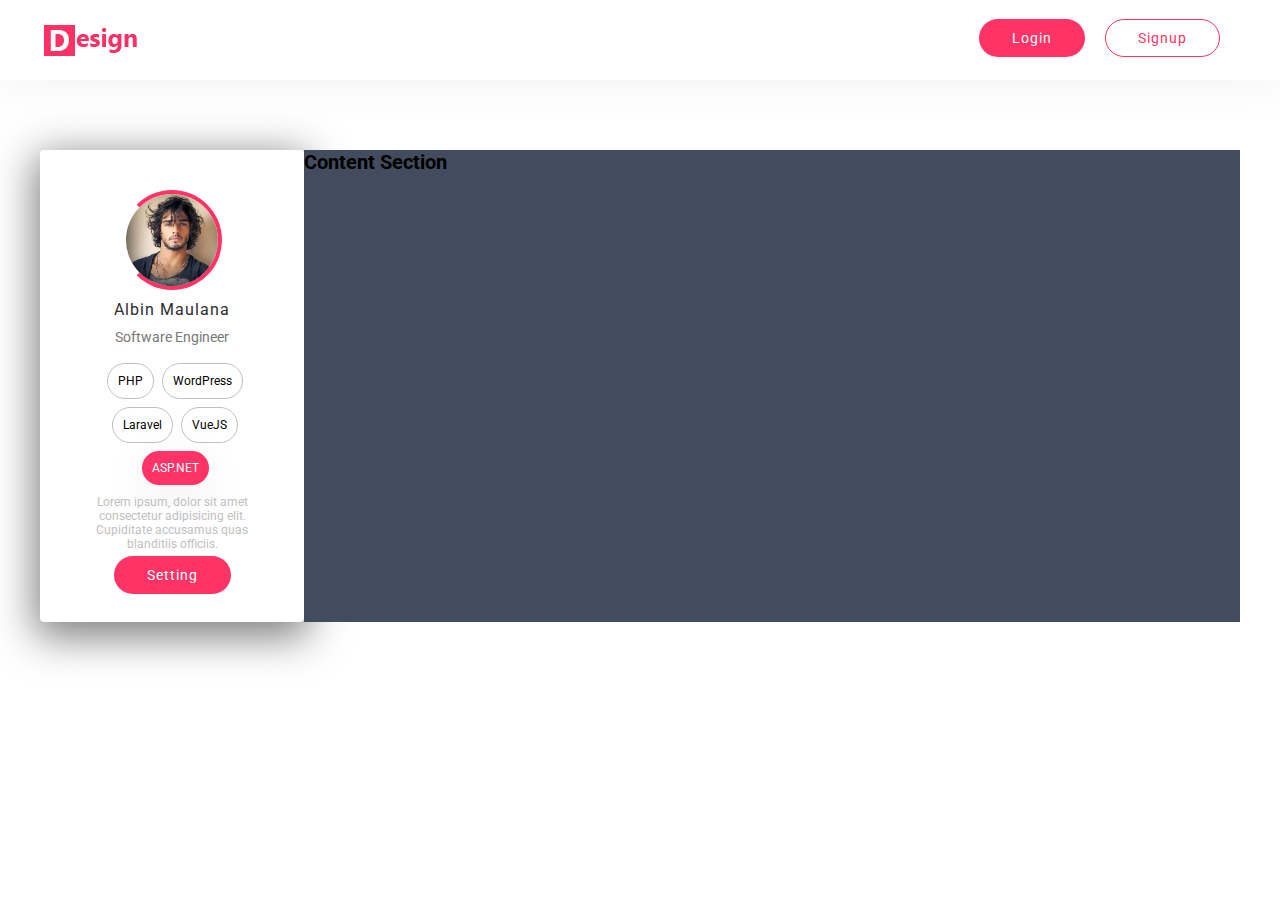
==== profile.html @ 0aef2db6 "Feature: Add Profile Page" ====
<!DOCTYPE html>
<html lang="en">
<head>
    <meta charset="UTF-8">
    <meta name="viewport" content="width=device-width, initial-scale=1.0">
    <link rel="preconnect" href="https://fonts.googleapis.com">
    <link rel="preconnect" href="https://fonts.gstatic.com" crossorigin>
    <link rel="stylesheet" href="https://fonts.googleapis.com/css2?family=Roboto:wght@300;400;500;700&display=swap">
    <link rel="stylesheet" href="assets/css/style.css">
    <title>Profile Page</title>
</head>
<body>
    <!-- Navigation -->
    <nav id="nav">
        <ul class="left-nav">
            <li><a href=""><img class="logo" src="assets/images/logo.png" alt="Logo Design"></a></li>
        </ul>
        <div class="gap-h"></div>
        <ul class="right-nav">
            <li><a class="btn btn-sweet" href="">Login</a></li>
            <li><a class="btn btn-outline" href="">Signup</a></li>
        </ul>
    </nav>
    <!-- Navigation -->

    <!-- Container -->
    <div class="container">
        <div class="dashboard">
            <div class="card">
                <div class="card--image">
                    <img src="assets/images/profile.jpg" alt="Profile Image">
                </div>
                <div class="card--name">
                    <p>Albin Maulana</p>
                </div>
                <div class="card--job">
                    <p>Software Engineer</p>
                </div>
                <div class="card--skills">
                    <span class="skill">PHP</span>
                    <span class="skill">WordPress</span>
                    <span class="skill">Laravel</span>
                    <span class="skill">VueJS</span>
                    <span class="skill">ASP.NET</span>
                </div>
                <div class="card--intro">
                    <p>Lorem ipsum, dolor sit amet consectetur adipisicing elit. Cupiditate accusamus quas blanditiis officiis.</p>
                </div>
                <div class="card--setting">
                    <a href="#" class="btn btn-sweet">Setting</a>
                </div>
            </div>
            <div class="content">
                <h1>Content Section</h1>
            </div>
        </div>
    </div>
    <!-- Container -->
</body>
</html>
---- assets/css/style.css ----
/*
====================
       Styles       
====================
*/

* {
    margin: 0;
    padding: 0;
    box-sizing: border-box;
}

/*
====================
   CSS Variables    
====================
*/

:root {
    --color-white: #FFFFFF;
    --color-black: #101112;
    --color-main: #FF3366;
}

html {
    font-size: 10px;
}

body {
    font-family: "Roboto", sans-serif;
    font-weight: 400;
}

nav#nav {
    width: 100%;
    height: 8rem;
    line-height: 8rem;
    background: var(--color-white);
    display: flex;
    padding: 0 4rem;
    box-shadow: 0 0 5rem .5rem rgba(0, 0, 0, .05);
}

.left-nav {
    list-style: none;
}

.logo {
    display: inline-block;
    vertical-align: middle;
}

.right-nav {
    display: flex;
}

.right-nav li {
    list-style: none;
}

.right-nav li a {
    text-decoration: none;
    margin-right: 2rem;
}

.gap-h {
    margin: 0 auto;
}

.btn {
    display: inline;
    color: var(--color-white);
    cursor: pointer;
    font-weight: 400;
    font-size: 1.4rem;
    line-height: 0;
    text-decoration: none;
    border: 1px solid transparent;
    border-radius: 3rem;
    outline: none;
    padding: 1rem 3.2rem;
    letter-spacing: 1px;
}

.btn-sweet {
    background: var(--color-main);
}

.btn-outline {
    border-color: var(--color-main);
    color: var(--color-main);
}

.btn-submit {
    padding: 2rem 3.2rem;
}

#form {
    margin: 7rem 5rem;
    display: flex;
    justify-content: center;
}

.form-section {
    width: 50rem;
}

.form--header {
    margin-bottom: 4rem;
    text-align: center;
}

.form--header h2 {
    font-size: 3.5rem;
}

.form--header p {
    font-size: 1.4rem;
    margin-top: 1rem;
}

.group {
    margin-bottom: 1.5rem;
}

.form--label {
    position: relative;
    display: block;
    font-weight: 700;
    font-size: 1.1rem;
    color: #434C5E;
    margin-bottom: .8rem;
    letter-spacing: 1px;
    text-transform: uppercase;
}

.form--control {
    width: 100%;
    display: block;
    padding: 1.5rem;
    border-radius: 3px;
    border: 1px solid #D4D9E2;
    font-size: 1.4rem;
    color: #596377;
    outline: none;
}

.forgot-password {
    position: absolute;
    top: 0;
    right: 0;
}

.forgot-password a {
    font-weight: 700;
    font-size: 1.1rem;
    color: #434C5E;
    text-decoration: none;
    text-transform: uppercase;
}

/*
====================
     Dashboard      
====================
*/

.container {
    margin: 0 4rem;
}

.dashboard {
    display: flex;
    margin: 7rem 0;
    width: 100%;
}

.card {
    width: 22%;
    background-color: var(--color-white);
    box-shadow: 0 1rem 4rem .5rem rgba(0, 0, 0, 0.5);
    padding: 4rem;
    text-align: center;
    border-radius: .4rem;
}

.card--image {
    width: 10rem;
    height: 10rem;
    margin: 0 auto;
}

.card--image img {
    width: 10rem;
    height: 10rem;
    border-radius: 50%;
    border-top: 4px solid var(--color-main);
    border-right: 4px solid var(--color-main);
    border-bottom: 4px solid var(--color-main);
    border-left: 4px solid transparent;
}

.card--name {
    margin: 1rem 0;
    font-size: 1.6rem;
    font-weight: 400;
    letter-spacing: 1px;
    color: #2E2E2E;
}

.card--job {
    font-size: 1.4rem;
    color: #777777;
}

.card--skills {
    margin: 1rem 0;
}

.skill {
    display: inline-block;
    padding: 1rem;
    border: 1px solid silver;
    border-radius: 3rem;
    font-size: 1.2rem;
    font-weight: 400;
    margin-top: .8rem;
    margin-left: .6rem;
}

.skill:last-child {
    background: var(--color-main);
    border: none;
    color: var(--color-white);
    box-shadow: 0 1rem 4rem .5rem rgba(0, 0, 0, .05);
}

.card--intro {
    margin: 1rem 0 1.5rem 0;
    font-size: 1.2rem;
    color: silver;
}

.card--setting {
    margin: 2rem 0 0 0;
}

.content {
    width: 78%;
    background-color: #434C5E;
}

/*
====================
    Media Query     
====================
*/

@media (max-width: 768px) {

    nav#nav {
        flex-direction: column;
        height: auto;
    }

    .form-section {
        width: 100%;
    }

    .form--header h2 {
        font-size: 2.5rem;
    }

}
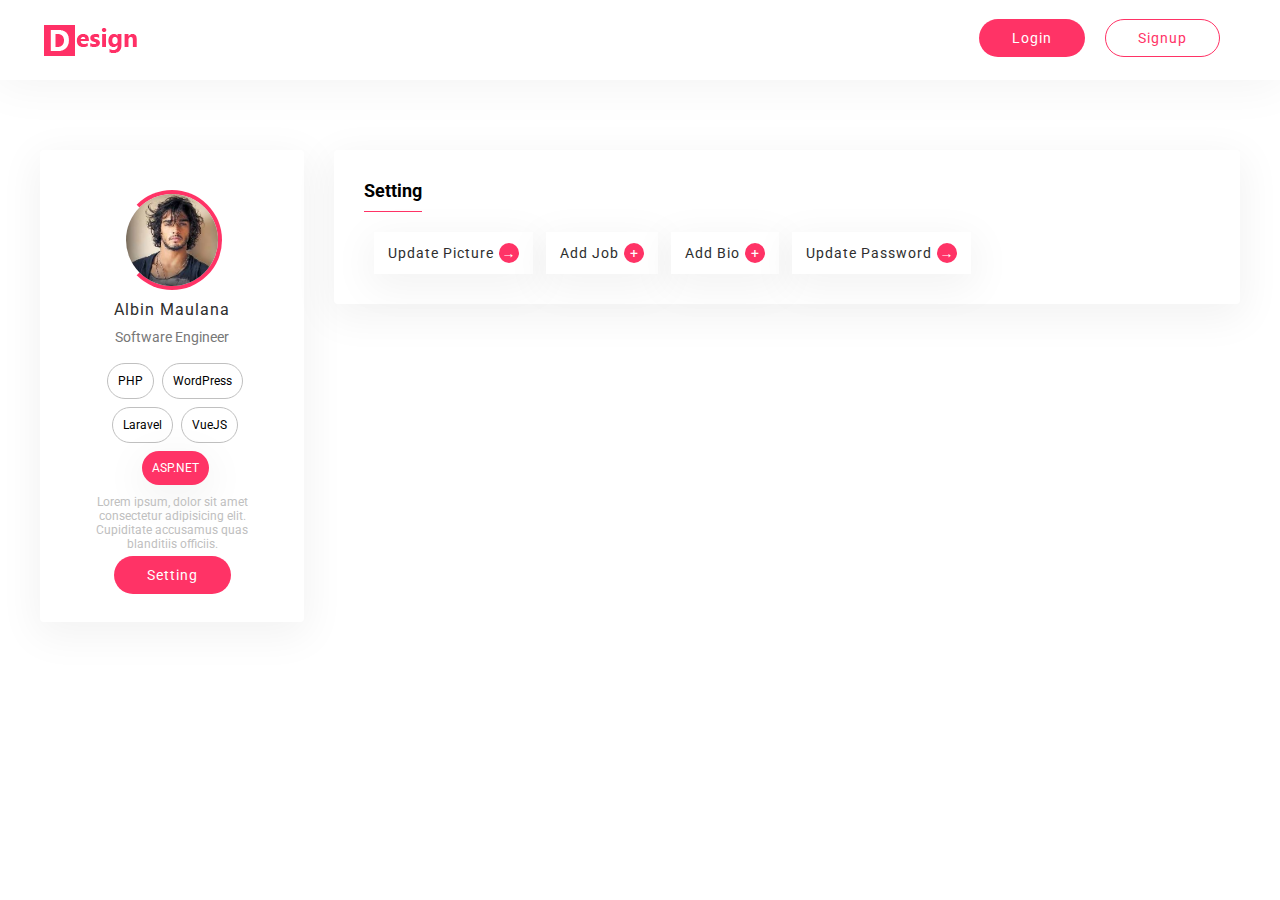
==== commit 5b4e3e43: "Feature: Add Setting Style on Profile Page" ====
--- a/profile.html
+++ b/profile.html
@@ -51,7 +51,15 @@
                 </div>
             </div>
             <div class="content">
-                <h1>Content Section</h1>
+                <div class="content-section">
+                    <h1 class="content-heading">Setting</h1>
+                    <div>
+                        <span class="btn-section"><a href="#" class="btn btn-white">Update Picture<span class="icon">&rarr;</span></a></span>
+                        <span class="btn-section"><a href="#" class="btn btn-white">Add Job<span class="icon">&#43;</span></a></span>
+                        <span class="btn-section"><a href="#" class="btn btn-white">Add Bio<span class="icon">&#43;</span></a></span>
+                        <span class="btn-section"><a href="#" class="btn btn-white">Update Password<span class="icon">&rarr;</span></a></span>
+                    </div>
+                </div>
             </div>
         </div>
     </div>
--- a/assets/css/style.css
+++ b/assets/css/style.css
@@ -20,6 +20,7 @@
     --color-white: #FFFFFF;
     --color-black: #101112;
     --color-main: #FF3366;
+    --color-dark: #2E2E2E;
 }
 
 html {
@@ -95,6 +96,20 @@
     padding: 2rem 3.2rem;
 }
 
+.btn-white {
+    display: inline-block;
+    padding: 1rem 1.3rem;
+    background: var(--color-white);
+    border-radius: 0;
+    color: var(--color-dark);
+    text-decoration: none;
+    box-shadow: 0 1rem 4rem .5rem rgba(0, 0, 0, .05);
+}
+
+.btn-section {
+    margin-left: 1rem;
+}
+
 #form {
     margin: 7rem 5rem;
     display: flex;
@@ -178,7 +193,7 @@
 .card {
     width: 22%;
     background-color: var(--color-white);
-    box-shadow: 0 1rem 4rem .5rem rgba(0, 0, 0, 0.5);
+    box-shadow: 0 1rem 4rem .5rem rgba(0, 0, 0, 0.05);
     padding: 4rem;
     text-align: center;
     border-radius: .4rem;
@@ -247,7 +262,35 @@
 
 .content {
     width: 78%;
-    background-color: #434C5E;
+}
+
+.content-section {
+    font-size: 1.3rem;
+    background: var(--color-white);
+    margin-left: 3rem;
+    padding: 3rem;
+    border-radius: .4rem;
+    box-shadow: 0 1rem 4rem .5rem rgba(0, 0, 0, 0.05);
+}
+
+.content-heading {
+    display: inline-block;
+    margin-bottom: 2rem;
+    padding-bottom: 1rem;
+    border-bottom: .1rem solid var(--color-main);
+    font-size: 1.8rem;
+}
+
+.icon {
+    display: inline-block;
+    margin-left: .5rem;
+    width: 2rem;
+    height: 2rem;
+    line-height: 2rem;
+    text-align: center;
+    border-radius: 50%;
+    color: var(--color-white);
+    background: var(--color-main);
 }
 
 /*
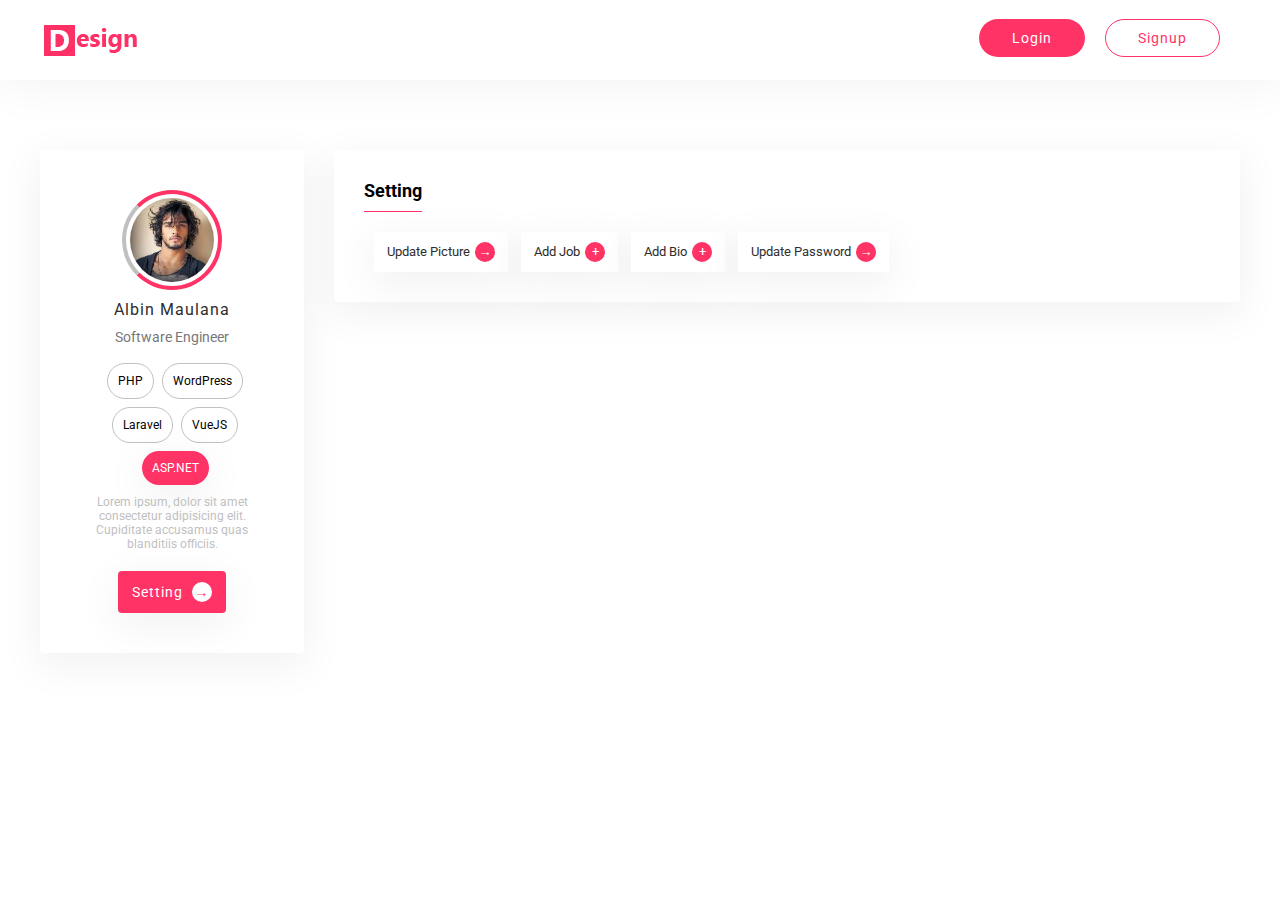
==== commit 570bda9d: "Refactor: Modify Profile Image and Button Style on Profile Page" ====
--- a/profile.html
+++ b/profile.html
@@ -47,17 +47,17 @@
                     <p>Lorem ipsum, dolor sit amet consectetur adipisicing elit. Cupiditate accusamus quas blanditiis officiis.</p>
                 </div>
                 <div class="card--setting">
-                    <a href="#" class="btn btn-sweet">Setting</a>
+                    <a href="#" class="btn btn-card">Setting <span class="icon">&rarr;</span></a>
                 </div>
             </div>
             <div class="content">
                 <div class="content-section">
                     <h1 class="content-heading">Setting</h1>
                     <div>
-                        <span class="btn-section"><a href="#" class="btn btn-white">Update Picture<span class="icon">&rarr;</span></a></span>
-                        <span class="btn-section"><a href="#" class="btn btn-white">Add Job<span class="icon">&#43;</span></a></span>
-                        <span class="btn-section"><a href="#" class="btn btn-white">Add Bio<span class="icon">&#43;</span></a></span>
-                        <span class="btn-section"><a href="#" class="btn btn-white">Update Password<span class="icon">&rarr;</span></a></span>
+                        <span class="btn-section"><a href="#" class="btn-white">Update Picture<span class="icon">&rarr;</span></a></span>
+                        <span class="btn-section"><a href="#" class="btn-white">Add Job<span class="icon">&#43;</span></a></span>
+                        <span class="btn-section"><a href="#" class="btn-white">Add Bio<span class="icon">&#43;</span></a></span>
+                        <span class="btn-section"><a href="#" class="btn-white">Update Password<span class="icon">&rarr;</span></a></span>
                     </div>
                 </div>
             </div>
--- a/assets/css/style.css
+++ b/assets/css/style.css
@@ -104,6 +104,42 @@
     color: var(--color-dark);
     text-decoration: none;
     box-shadow: 0 1rem 4rem .5rem rgba(0, 0, 0, .05);
+}
+
+
+.btn-white .icon {
+    display: inline-block;
+    margin-left: .5rem;
+    width: 2rem;
+    height: 2rem;
+    line-height: 2rem;
+    text-align: center;
+    border-radius: 50%;
+    color: var(--color-white);
+    background: var(--color-main);
+}
+
+.btn-card {
+    display: inline-block;
+    padding: 1rem 1.3rem;
+    background: var(--color-main);
+    border-radius: .4rem;
+    color: var(--color-white);
+    text-decoration: none;
+    box-shadow: 0 1rem 4rem .5rem rgba(0, 0, 0, .05);
+}
+
+
+.btn-card .icon {
+    display: inline-block;
+    margin-left: .5rem;
+    width: 2rem;
+    height: 2rem;
+    line-height: 2rem;
+    text-align: center;
+    border-radius: 50%;
+    color: var(--color-main);
+    background: var(--color-white);
 }
 
 .btn-section {
@@ -208,11 +244,12 @@
 .card--image img {
     width: 10rem;
     height: 10rem;
+    padding: .4rem;
     border-radius: 50%;
     border-top: 4px solid var(--color-main);
     border-right: 4px solid var(--color-main);
     border-bottom: 4px solid var(--color-main);
-    border-left: 4px solid transparent;
+    border-left: 4px solid silver;
 }
 
 .card--name {
@@ -281,18 +318,6 @@
     font-size: 1.8rem;
 }
 
-.icon {
-    display: inline-block;
-    margin-left: .5rem;
-    width: 2rem;
-    height: 2rem;
-    line-height: 2rem;
-    text-align: center;
-    border-radius: 50%;
-    color: var(--color-white);
-    background: var(--color-main);
-}
-
 /*
 ====================
     Media Query     
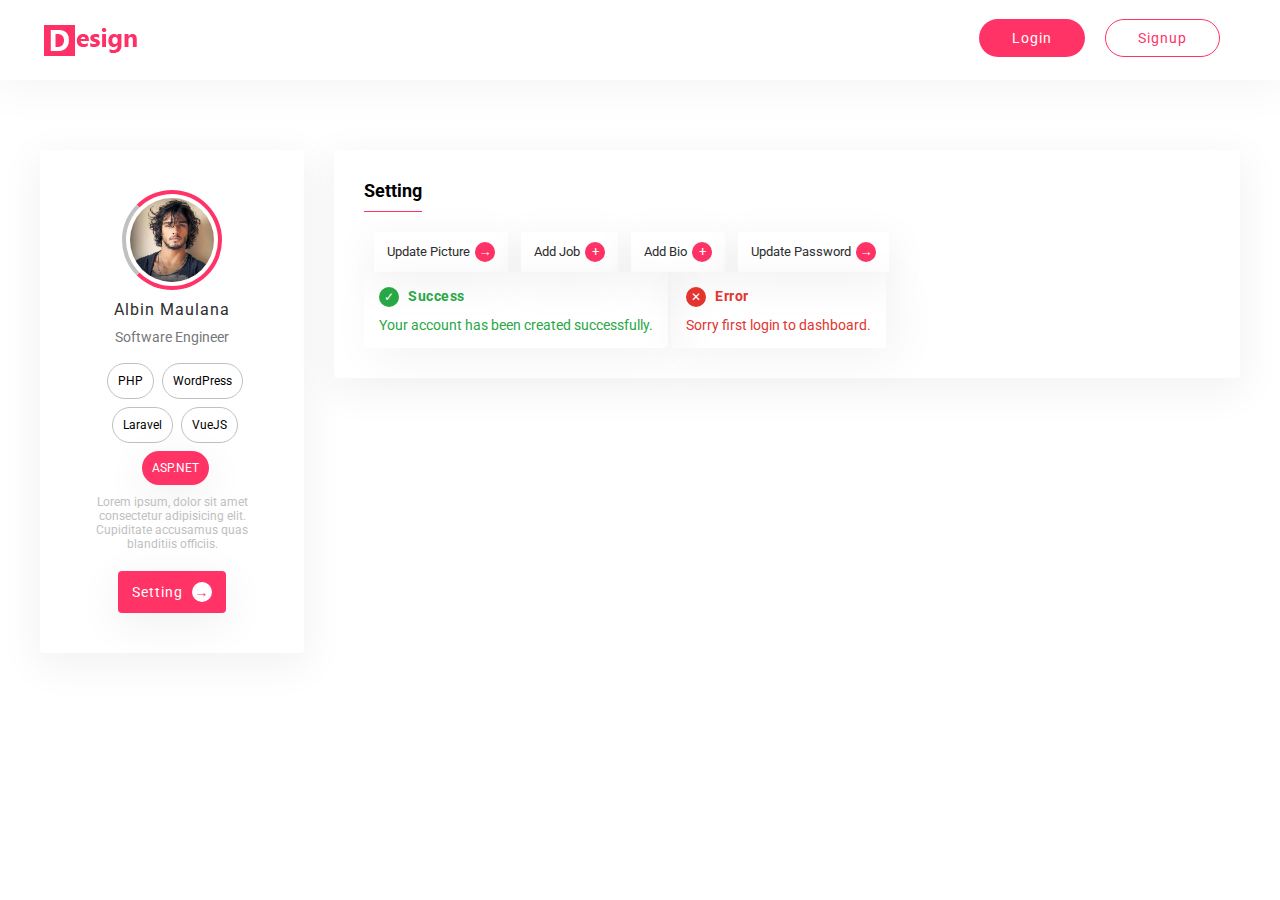
==== commit b8995977: "Feature: Add Alert Messages" ====
--- a/profile.html
+++ b/profile.html
@@ -59,6 +59,24 @@
                         <span class="btn-section"><a href="#" class="btn-white">Add Bio<span class="icon">&#43;</span></a></span>
                         <span class="btn-section"><a href="#" class="btn-white">Update Password<span class="icon">&rarr;</span></a></span>
                     </div>
+                    <div class="alert alert-success">
+                        <div class="alert-heading">
+                            <span class="alert-icon">&check;</span>
+                            <span class="alert-text"><strong>Success</strong></span>
+                        </div>
+                        <div class="alert-body">
+                            Your account has been created successfully.
+                        </div>
+                    </div>
+                    <div class="alert alert-danger">
+                        <div class="alert-heading">
+                            <span class="alert-icon">&#10005;</span>
+                            <span class="alert-text"><strong>Error</strong></span>
+                        </div>
+                        <div class="alert-body">
+                            Sorry first login to dashboard.
+                        </div>
+                    </div>
                 </div>
             </div>
         </div>
--- a/assets/css/style.css
+++ b/assets/css/style.css
@@ -21,6 +21,9 @@
     --color-black: #101112;
     --color-main: #FF3366;
     --color-dark: #2E2E2E;
+    --color-silver: #D4D9E2;
+    --color-red: #E3342F;
+    --color-green: #28A745;
 }
 
 html {
@@ -190,7 +193,7 @@
     display: block;
     padding: 1.5rem;
     border-radius: 3px;
-    border: 1px solid #D4D9E2;
+    border: 1px solid var(--color-silver);
     font-size: 1.4rem;
     color: #596377;
     outline: none;
@@ -318,6 +321,97 @@
     font-size: 1.8rem;
 }
 
+#label {
+    display: block;
+    position: relative;
+    padding: 0 1.5rem;
+    width: 100%;
+    height: 4rem;
+    line-height: 4rem;
+    border: 1px solid var(--color-silver);
+    border-radius: 4px;
+    outline: none;
+    cursor: pointer;
+    font-weight: normal;
+}
+
+#label::after {
+    position: absolute;
+    content: "Choose Picture";
+    top: -1px;
+    right: -1px;
+    height: 100%;
+    width: auto;
+    padding: 0 1.5rem;
+    color: var(--color-white);
+    background-color: var(--color-main);
+    border: 1px solid transparent;
+    font-weight: 400;
+}
+
+.profile-picture {
+    display: none;
+}
+
+.alert {
+    display: inline-block;
+    padding: 1.5rem;
+    border-radius: 4px;
+    box-shadow: 1rem 1rem 5rem rgba(0, 0, 0, .05);
+}
+
+.alert-success .alert-icon {
+    display: inline-block;
+    width: 2rem;
+    height: 2rem;
+    line-height: 2rem;
+    border-radius: 50%;
+    text-align: center;
+    font-size: 1.2rem;
+    color: var(--color-white);
+    background-color: var(--color-green);
+}
+
+.alert-success .alert-text {
+    display: inline-block;
+    margin-left: .6rem;
+    font-size: 1.4rem;
+    letter-spacing: .5px;
+    color: var(--color-green);
+}
+
+.alert-success .alert-body {
+    margin-top: 1rem;
+    font-size: 1.4rem;
+    color: var(--color-green);
+}
+
+.alert-danger .alert-icon {
+    display: inline-block;
+    width: 2rem;
+    height: 2rem;
+    line-height: 2rem;
+    border-radius: 50%;
+    text-align: center;
+    font-size: 1.2rem;
+    color: var(--color-white);
+    background-color: var(--color-red);
+}
+
+.alert-danger .alert-text {
+    display: inline-block;
+    margin-left: .6rem;
+    font-size: 1.4rem;
+    letter-spacing: .5px;
+    color: var(--color-red);
+}
+
+.alert-danger .alert-body {
+    margin-top: 1rem;
+    font-size: 1.4rem;
+    color: var(--color-red);
+}
+
 /*
 ====================
     Media Query     
